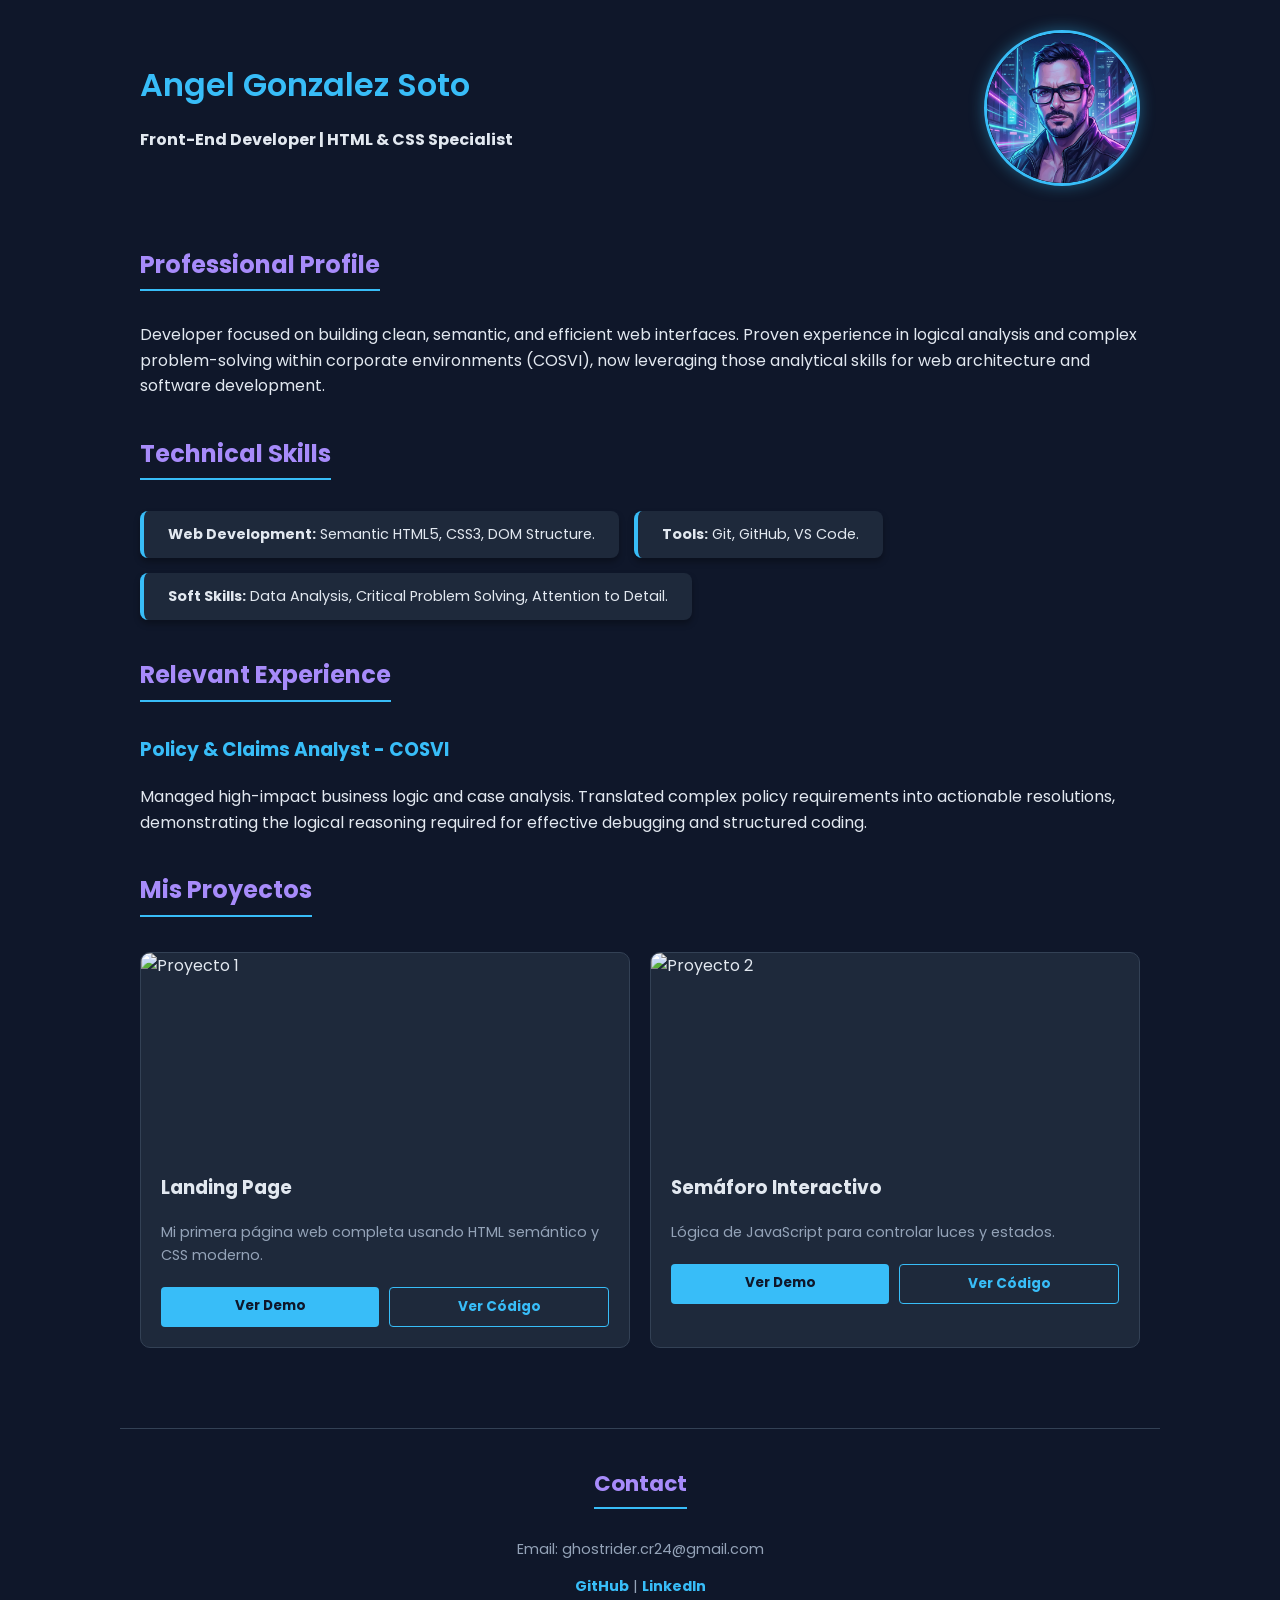
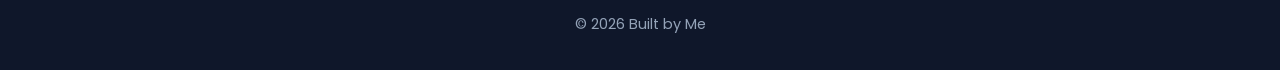
==== index.html @ 227105f2 "Update: Seccion de Proyectos con Grid" ====
<!DOCTYPE html>
<html lang="en">
  <head>
    <meta charset="UTF-8" />
    <meta name="viewport" content="width=device-width, initial-scale=1.0" />
    <title>CV - [Your Name]</title>
    <link rel="stylesheet" href="style.css" />
  </head>
  <body>
    <header>
      <div class="header-text">
        <h1>Angel Gonzalez Soto</h1>
        <p><strong>Front-End Developer | HTML & CSS Specialist</strong></p>
      </div>

      <img src="profile.png" alt="alt="Foto de perfil artística de Angel I.
      Gonzalez Soto, Desarrollador Front-End y artista S.I.T.O., estilo
      futurista con luces neón."" />
    </header>

    <main>
      <section>
        <h2>Professional Profile</h2>
        <p>
          Developer focused on building clean, semantic, and efficient web
          interfaces. Proven experience in logical analysis and complex
          problem-solving within corporate environments (COSVI), now leveraging
          those analytical skills for web architecture and software development.
        </p>
      </section>

      <section>
        <h2>Technical Skills</h2>
        <ul>
          <li>
            <strong>Web Development:</strong> Semantic HTML5, CSS3, DOM
            Structure.
          </li>
          <li><strong>Tools:</strong> Git, GitHub, VS Code.</li>
          <li>
            <strong>Soft Skills:</strong> Data Analysis, Critical Problem
            Solving, Attention to Detail.
          </li>
        </ul>
      </section>

      <section>
        <h2>Relevant Experience</h2>
        <h3>Policy & Claims Analyst - COSVI</h3>
        <p>
          Managed high-impact business logic and case analysis. Translated
          complex policy requirements into actionable resolutions, demonstrating
          the logical reasoning required for effective debugging and structured
          coding.
        </p>
      </section>

      <section class="projects-section">
        <h2>Mis Proyectos</h2>

        <div class="project-grid">
          <article class="project-card">
            <div class="card-image">
              <img
                src="https://via.placeholder.com/400x250/38bdf8/0f172a?text=Preview+Proyecto"
                alt="Proyecto 1"
              />
            </div>
            <div class="card-content">
              <h3>Landing Page</h3>
              <p>
                Mi primera página web completa usando HTML semántico y CSS
                moderno.
              </p>
              <div class="card-buttons">
                <a href="#" class="btn-small">Ver Demo</a>
                <a href="#" class="btn-small outline">Ver Código</a>
              </div>
            </div>
          </article>

          <article class="project-card">
            <div class="card-image">
              <img
                src="https://via.placeholder.com/400x250/a78bfa/0f172a?text=Semaforo+JS"
                alt="Proyecto 2"
              />
            </div>
            <div class="card-content">
              <h3>Semáforo Interactivo</h3>
              <p>Lógica de JavaScript para controlar luces y estados.</p>
              <div class="card-buttons">
                <a href="#" class="btn-small">Ver Demo</a>
                <a href="#" class="btn-small outline">Ver Código</a>
              </div>
            </div>
          </article>
        </div>
      </section>
    </main>

    <footer>
      <h2>Contact</h2>
      <p>Email: ghostrider.cr24@gmail.com</p>
      <p>
        <a href="https://github.com/tuusuario" target="_blank">GitHub</a> |
        <a href="#" target="_blank">LinkedIn</a>
      </p>
      <p>© 2026 Built by Me</p>
    </footer>
  </body>
</html>
---- style.css ----
/* --- 1. FUENTES --- */
@import url("https://fonts.googleapis.com/css2?family=Poppins:wght@300;400;600&display=swap");

/* --- 2. CONFIGURACIÓN GENERAL (MODO OSCURO) --- */
body {
  margin: 0;
  padding: 0;
  font-family: "Poppins", sans-serif;
  background-color: #0f172a; /* Fondo casi negro */
  color: #e2e8f0; /* Texto gris claro */
  line-height: 1.6;
}

/* --- 3. ESTRUCTURA (LAYOUT) --- */
main,
footer {
  max-width: 1000px;
  margin: 0 auto;
  padding: 20px;
}

header {
  max-width: 1000px;
  margin: 0 auto;
  padding: 20px;
  display: flex;
  justify-content: space-between;
  align-items: center;
}

/* --- 4. TIPOGRAFÍA Y COLORES (TU SELECCIÓN) --- */

/* El Título (Tu Nombre) */
h1 {
  color: #38bdf8; /* Cyan brillante (match con gafas) */
  font-weight: 600;
  margin-bottom: 10px;
}

/* Los subtítulos (h2) */
h2 {
  color: #a78bfa; /* Violeta suave */
  border-bottom: 2px solid #38bdf8; /* Línea decorativa Cyan */
  display: inline-block;
  padding-bottom: 5px;
  margin-bottom: 15px;
}

h3 {
  color: #38bdf8;
}

/* El enlace del correo y otros textos */
a {
  color: #38bdf8;
  text-decoration: none;
  font-weight: bold;
}

a:hover {
  text-decoration: underline;
}

/* --- 5. FOTO DE PERFIL --- */
header img {
  border-radius: 50%;
  width: 150px;
  height: 150px;
  object-fit: cover;
  /* Actualizado al Cyan para que combine */
  border: 3px solid #38bdf8;
  box-shadow: 0 0 15px rgba(56, 189, 248, 0.4);
  margin-top: 10px;
}

.header-text {
  padding-right: 20px;
}

/* --- 6. TARJETAS DE HABILIDADES --- */
ul {
  list-style: none;
  padding: 0;
  display: flex;
  flex-wrap: wrap;
  gap: 15px;
}

li {
  background-color: #1e293b;
  padding: 12px 24px;
  border-radius: 8px;
  /* Borde izquierdo Cyan para combinar */
  border-left: 4px solid #38bdf8;
  font-size: 0.9rem;
  box-shadow: 0 4px 6px rgba(0, 0, 0, 0.3);
  transition: transform 0.2s ease, background-color 0.2s;
}

li:hover {
  transform: translateY(-5px);
  background-color: #334155;
}

/* --- 7. BOTÓN NEÓN (ACTUALIZADO AL CYAN) --- */
.btn-neon {
  display: inline-block;
  background-color: transparent;
  color: #38bdf8 !important; /* Cyan */
  border: 2px solid #38bdf8; /* Borde Cyan */
  padding: 10px 25px;
  border-radius: 50px;
  font-weight: 600;
  margin-top: 15px;
  text-decoration: none !important;
  transition: all 0.3s ease;
}

.btn-neon:hover {
  background-color: #38bdf8;
  color: #0f172a !important; /* Texto oscuro */
  box-shadow: 0 0 20px #38bdf8; /* Brillo Cyan */
  transform: scale(1.05);
  text-decoration: none;
}

/* --- 8. PIE DE PÁGINA --- */
footer {
  text-align: center;
  margin-top: 60px;
  padding-top: 20px;
  border-top: 1px solid #334155;
  font-size: 0.9rem;
  color: #94a3b8;
}

/* --- 9. RESPONSIVE DESIGN --- */
@media (max-width: 768px) {
  header {
    flex-direction: column;
    text-align: center;
  }
  .header-text {
    padding-right: 0;
    margin-bottom: 20px;
  }
  ul {
    justify-content: center;
  }
}

/* --- SECCIÓN DE PROYECTOS (GRID) --- */
.project-grid {
  display: grid;
  /* MAGIA: Crea columnas automáticas. Si cabe, pone 2 o 3. Si no, 1. */
  grid-template-columns: repeat(auto-fit, minmax(300px, 1fr));
  gap: 20px;
  margin-top: 20px;
}

/* La Tarjeta Individual */
.project-card {
  background-color: #1e293b; /* Fondo tarjeta */
  border-radius: 10px;
  overflow: hidden; /* Para que la imagen no se salga de las esquinas */
  border: 1px solid #334155;
  transition: transform 0.3s ease;
}

.project-card:hover {
  transform: translateY(-5px); /* Efecto de flotar */
  border-color: #38bdf8; /* Borde cyan al pasar el mouse */
}

/* Imagen de la tarjeta */
.card-image img {
  width: 100%; /* Ocupa todo el ancho de la tarjeta */
  height: 200px;
  object-fit: cover;
  display: block; /* Elimina espacio extra debajo de la imagen */
}

/* Contenido (Texto) */
.card-content {
  padding: 20px;
}

.card-content h3 {
  color: #e2e8f0; /* Título blanco */
  margin-top: 0;
}

.card-content p {
  color: #94a3b8; /* Texto gris suave */
  font-size: 0.9rem;
  margin-bottom: 20px;
}

/* --- BOTONES PEQUEÑOS DE LA TARJETA --- */
.card-buttons {
  display: flex;
  gap: 10px;
}

.btn-small {
  padding: 8px 15px;
  background-color: #38bdf8;
  color: #0f172a;
  border-radius: 4px;
  font-size: 0.85rem;
  font-weight: bold;
  text-decoration: none;
  text-align: center;
  flex: 1; /* Para que ambos botones midan lo mismo */
}

.btn-small.outline {
  background-color: transparent;
  border: 1px solid #38bdf8;
  color: #38bdf8;
}

.btn-small:hover {
  opacity: 0.9;
  text-decoration: none;
}
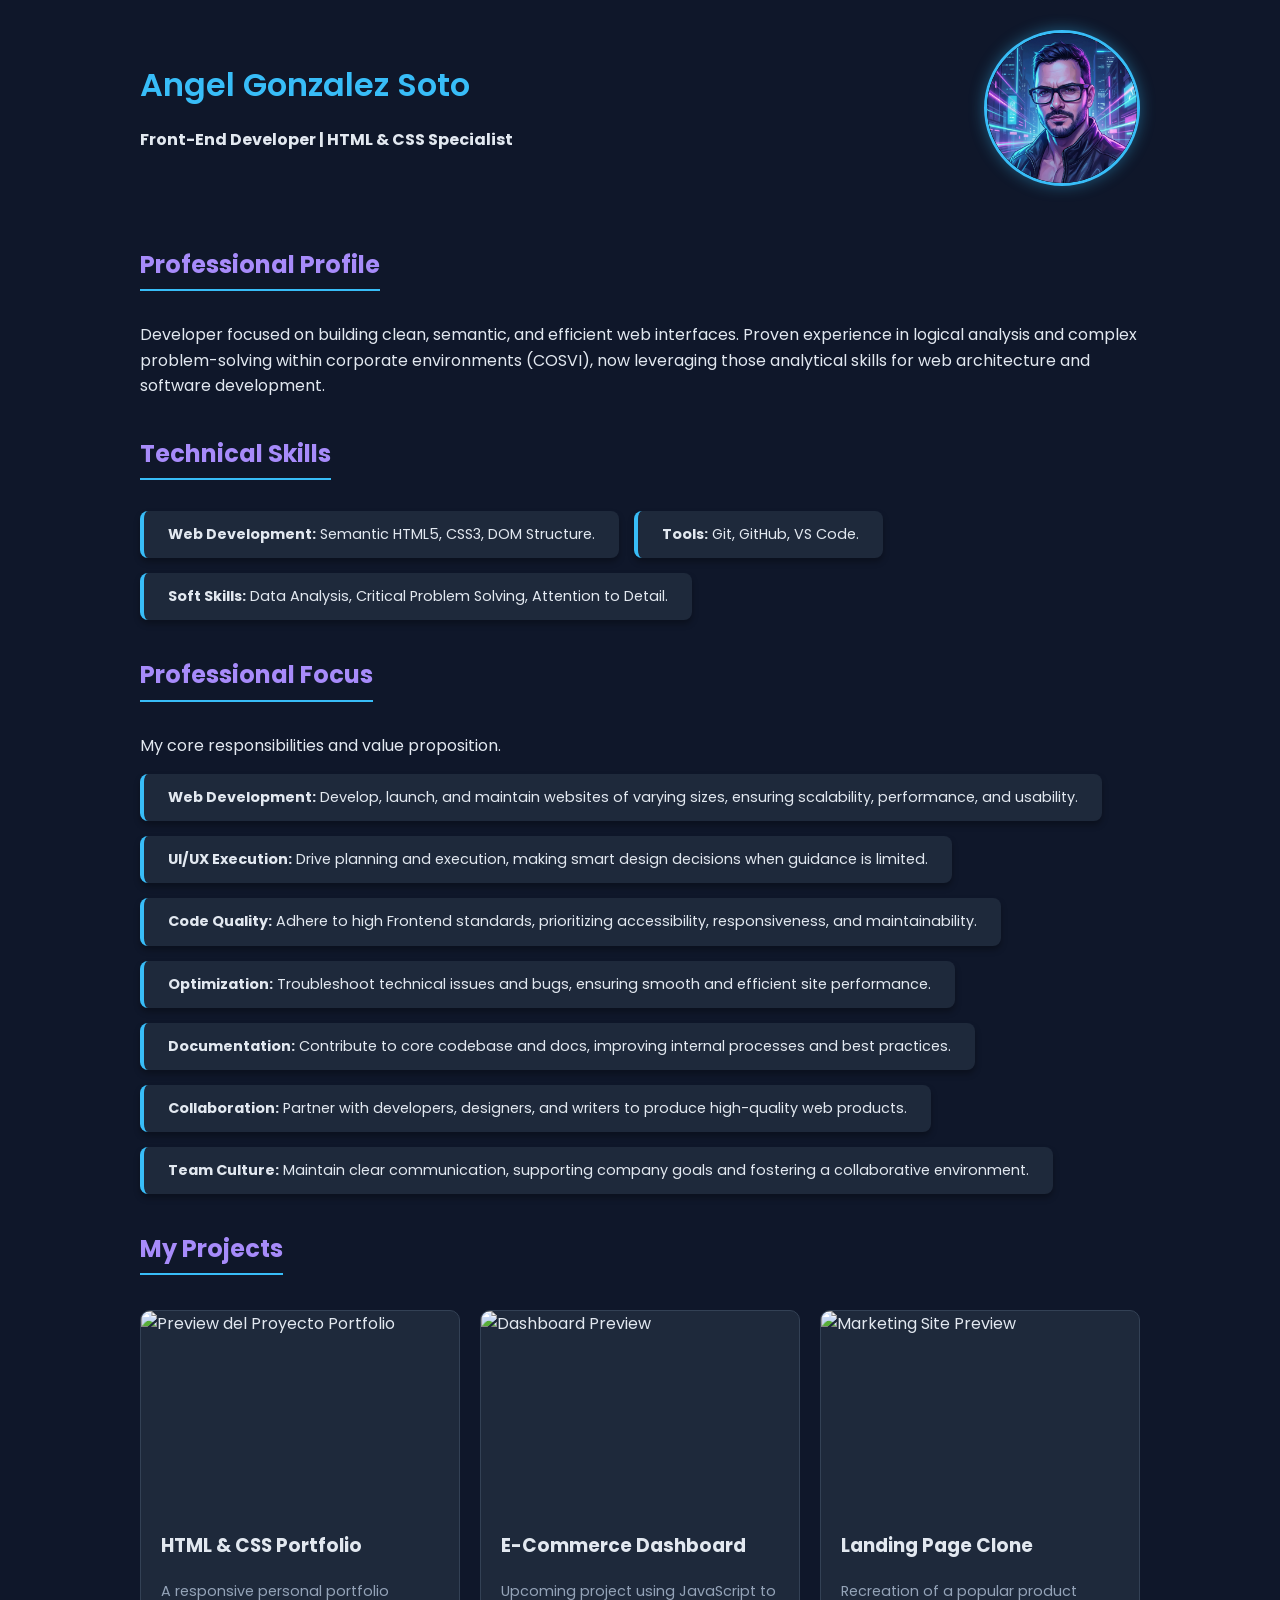
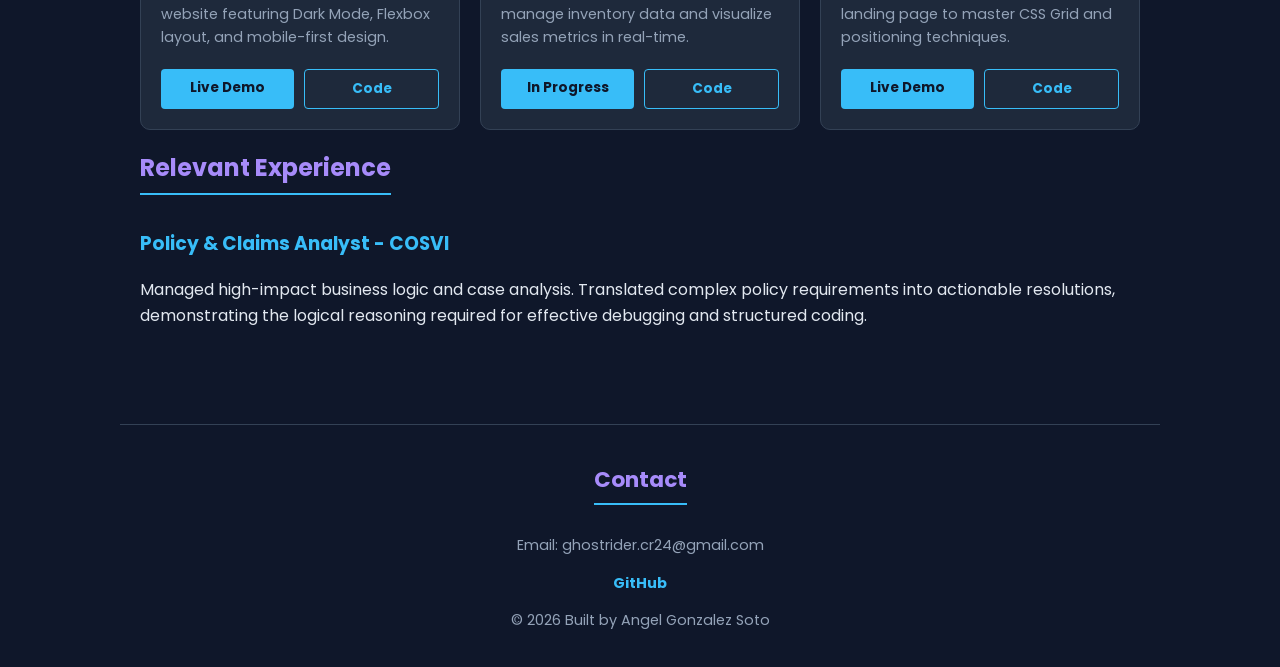
==== commit f1538040: "Diseño final: Grid de proyectos y corrección HTML" ====
--- a/index.html
+++ b/index.html
@@ -3,8 +3,14 @@
   <head>
     <meta charset="UTF-8" />
     <meta name="viewport" content="width=device-width, initial-scale=1.0" />
-    <title>CV - [Your Name]</title>
+    <title>CV - Angel Gonzalez Soto</title>
     <link rel="stylesheet" href="style.css" />
+    <link rel="preconnect" href="https://fonts.googleapis.com" />
+    <link rel="preconnect" href="https://fonts.gstatic.com" crossorigin />
+    <link
+      href="https://fonts.googleapis.com/css2?family=Poppins:wght@300;400;600&display=swap"
+      rel="stylesheet"
+    />
   </head>
   <body>
     <header>
@@ -13,9 +19,10 @@
         <p><strong>Front-End Developer | HTML & CSS Specialist</strong></p>
       </div>
 
-      <img src="profile.png" alt="alt="Foto de perfil artística de Angel I.
-      Gonzalez Soto, Desarrollador Front-End y artista S.I.T.O., estilo
-      futurista con luces neón."" />
+      <img
+        src="profile.png"
+        alt="Foto de perfil artística de Angel I. Gonzalez Soto"
+      />
     </header>
 
     <main>
@@ -44,6 +51,109 @@
         </ul>
       </section>
 
+      <section id="services">
+        <h2>Professional Focus</h2>
+        <p>My core responsibilities and value proposition.</p>
+
+        <ul>
+          <li>
+            <strong>Web Development:</strong> Develop, launch, and maintain
+            websites of varying sizes, ensuring scalability, performance, and
+            usability.
+          </li>
+          <li>
+            <strong>UI/UX Execution:</strong> Drive planning and execution,
+            making smart design decisions when guidance is limited.
+          </li>
+          <li>
+            <strong>Code Quality:</strong> Adhere to high Frontend standards,
+            prioritizing accessibility, responsiveness, and maintainability.
+          </li>
+          <li>
+            <strong>Optimization:</strong> Troubleshoot technical issues and
+            bugs, ensuring smooth and efficient site performance.
+          </li>
+          <li>
+            <strong>Documentation:</strong> Contribute to core codebase and
+            docs, improving internal processes and best practices.
+          </li>
+          <li>
+            <strong>Collaboration:</strong> Partner with developers, designers,
+            and writers to produce high-quality web products.
+          </li>
+          <li>
+            <strong>Team Culture:</strong> Maintain clear communication,
+            supporting company goals and fostering a collaborative environment.
+          </li>
+        </ul>
+      </section>
+
+      <section id="projects">
+        <h2>My Projects</h2>
+
+        <div class="project-grid">
+          <article class="project-card">
+            <div class="card-image">
+              <img
+                src="https://images.unsplash.com/photo-1555099962-4199c345e5dd?q=80&w=1000&auto=format&fit=crop"
+                alt="Preview del Proyecto Portfolio"
+              />
+            </div>
+            <div class="card-content">
+              <h3>HTML & CSS Portfolio</h3>
+              <p>
+                A responsive personal portfolio website featuring Dark Mode,
+                Flexbox layout, and mobile-first design.
+              </p>
+              <div class="card-buttons">
+                <a href="#" class="btn-small">Live Demo</a>
+                <a href="#" class="btn-small outline">Code</a>
+              </div>
+            </div>
+          </article>
+
+          <article class="project-card">
+            <div class="card-image">
+              <img
+                src="https://images.unsplash.com/photo-1551288049-bebda4e38f71?q=80&w=1000&auto=format&fit=crop"
+                alt="Dashboard Preview"
+              />
+            </div>
+            <div class="card-content">
+              <h3>E-Commerce Dashboard</h3>
+              <p>
+                Upcoming project using JavaScript to manage inventory data and
+                visualize sales metrics in real-time.
+              </p>
+              <div class="card-buttons">
+                <a href="#" class="btn-small">In Progress</a>
+                <a href="#" class="btn-small outline">Code</a>
+              </div>
+            </div>
+          </article>
+
+          <article class="project-card">
+            <div class="card-image">
+              <img
+                src="https://images.unsplash.com/photo-1460925895917-afdab827c52f?q=80&w=1000&auto=format&fit=crop"
+                alt="Marketing Site Preview"
+              />
+            </div>
+            <div class="card-content">
+              <h3>Landing Page Clone</h3>
+              <p>
+                Recreation of a popular product landing page to master CSS Grid
+                and positioning techniques.
+              </p>
+              <div class="card-buttons">
+                <a href="#" class="btn-small">Live Demo</a>
+                <a href="#" class="btn-small outline">Code</a>
+              </div>
+            </div>
+          </article>
+        </div>
+      </section>
+
       <section>
         <h2>Relevant Experience</h2>
         <h3>Policy & Claims Analyst - COSVI</h3>
@@ -54,60 +164,17 @@
           coding.
         </p>
       </section>
-
-      <section class="projects-section">
-        <h2>Mis Proyectos</h2>
-
-        <div class="project-grid">
-          <article class="project-card">
-            <div class="card-image">
-              <img
-                src="https://via.placeholder.com/400x250/38bdf8/0f172a?text=Preview+Proyecto"
-                alt="Proyecto 1"
-              />
-            </div>
-            <div class="card-content">
-              <h3>Landing Page</h3>
-              <p>
-                Mi primera página web completa usando HTML semántico y CSS
-                moderno.
-              </p>
-              <div class="card-buttons">
-                <a href="#" class="btn-small">Ver Demo</a>
-                <a href="#" class="btn-small outline">Ver Código</a>
-              </div>
-            </div>
-          </article>
-
-          <article class="project-card">
-            <div class="card-image">
-              <img
-                src="https://via.placeholder.com/400x250/a78bfa/0f172a?text=Semaforo+JS"
-                alt="Proyecto 2"
-              />
-            </div>
-            <div class="card-content">
-              <h3>Semáforo Interactivo</h3>
-              <p>Lógica de JavaScript para controlar luces y estados.</p>
-              <div class="card-buttons">
-                <a href="#" class="btn-small">Ver Demo</a>
-                <a href="#" class="btn-small outline">Ver Código</a>
-              </div>
-            </div>
-          </article>
-        </div>
-      </section>
     </main>
 
     <footer>
       <h2>Contact</h2>
       <p>Email: ghostrider.cr24@gmail.com</p>
+
       <p>
-        <a href="https://github.com/tuusuario" target="_blank">GitHub</a> |
-        <a href="#" target="_blank">LinkedIn</a>
+        <a href="https://github.com/ghostridercr24" target="_blank">GitHub</a>
       </p>
-      <p>© 2026 Built by Me</p>
+
+      <p>© 2026 Built by Angel Gonzalez Soto</p>
     </footer>
   </body>
 </html>
-
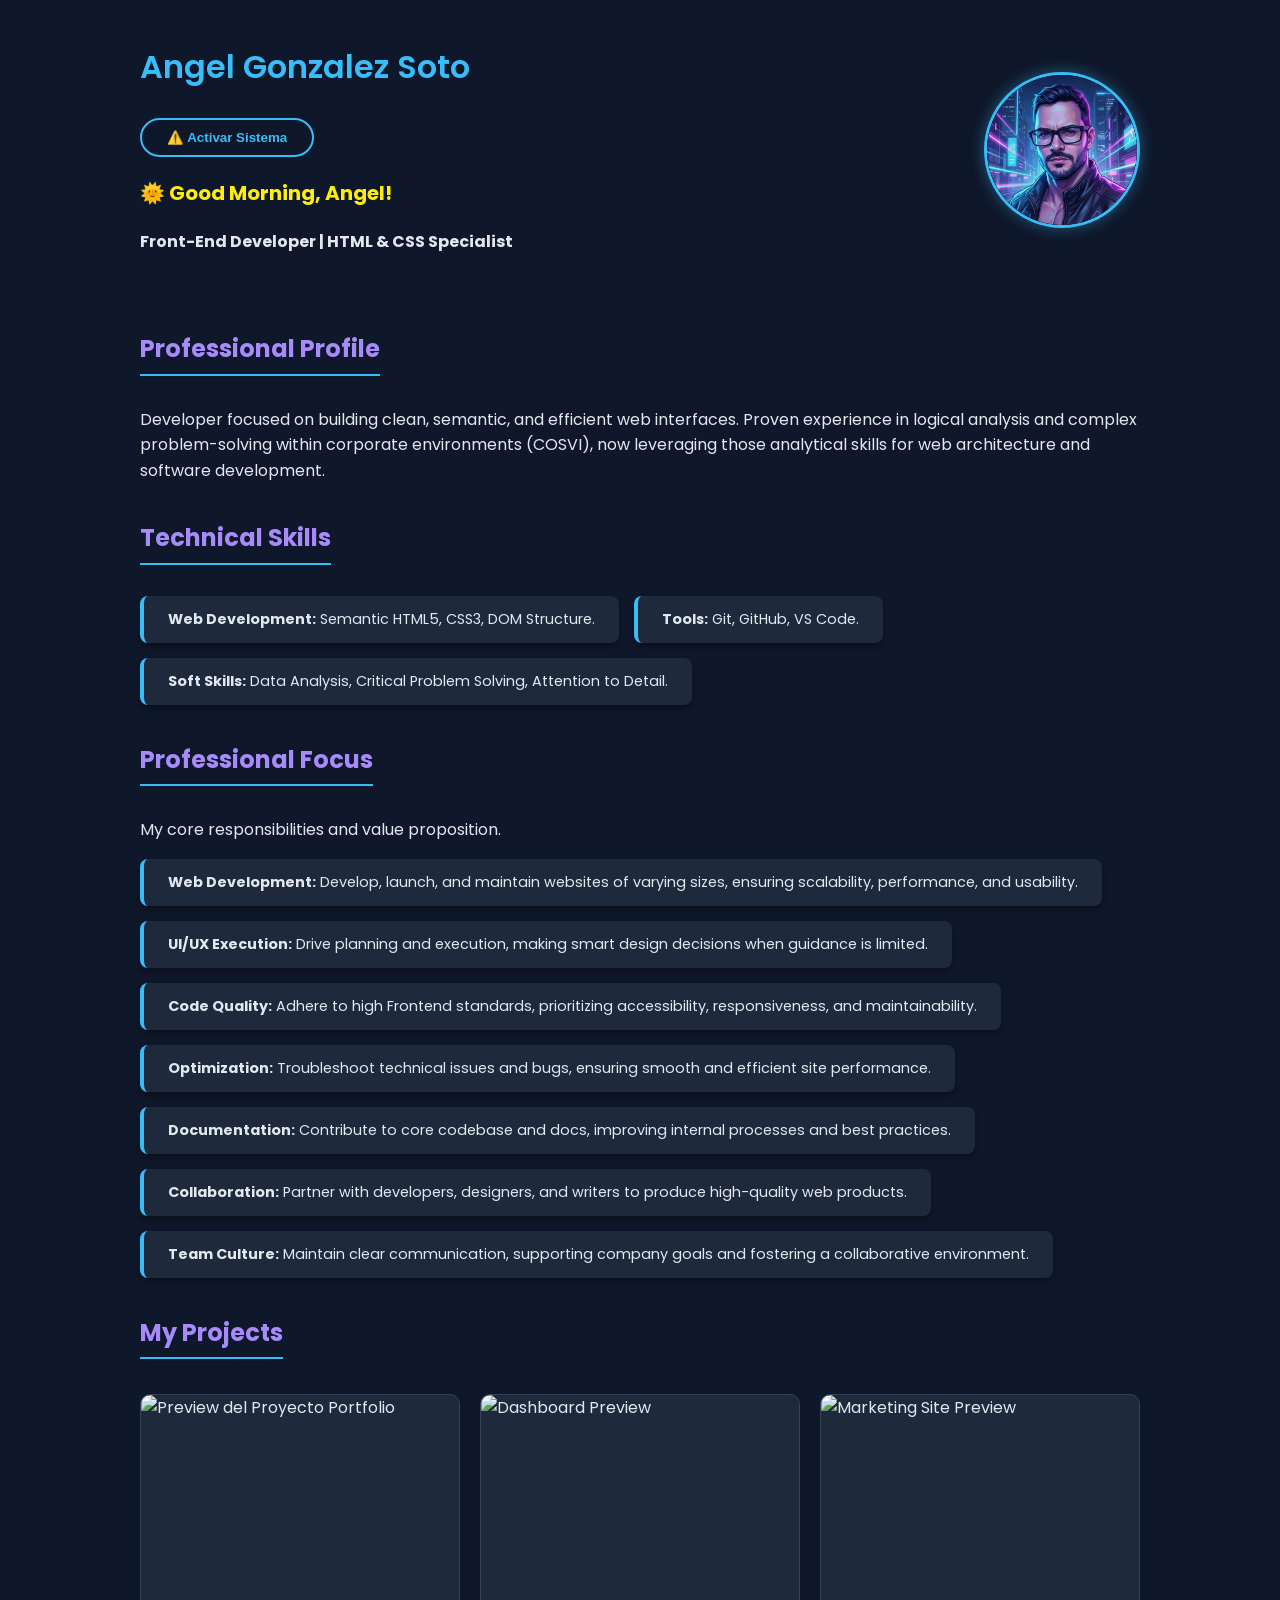
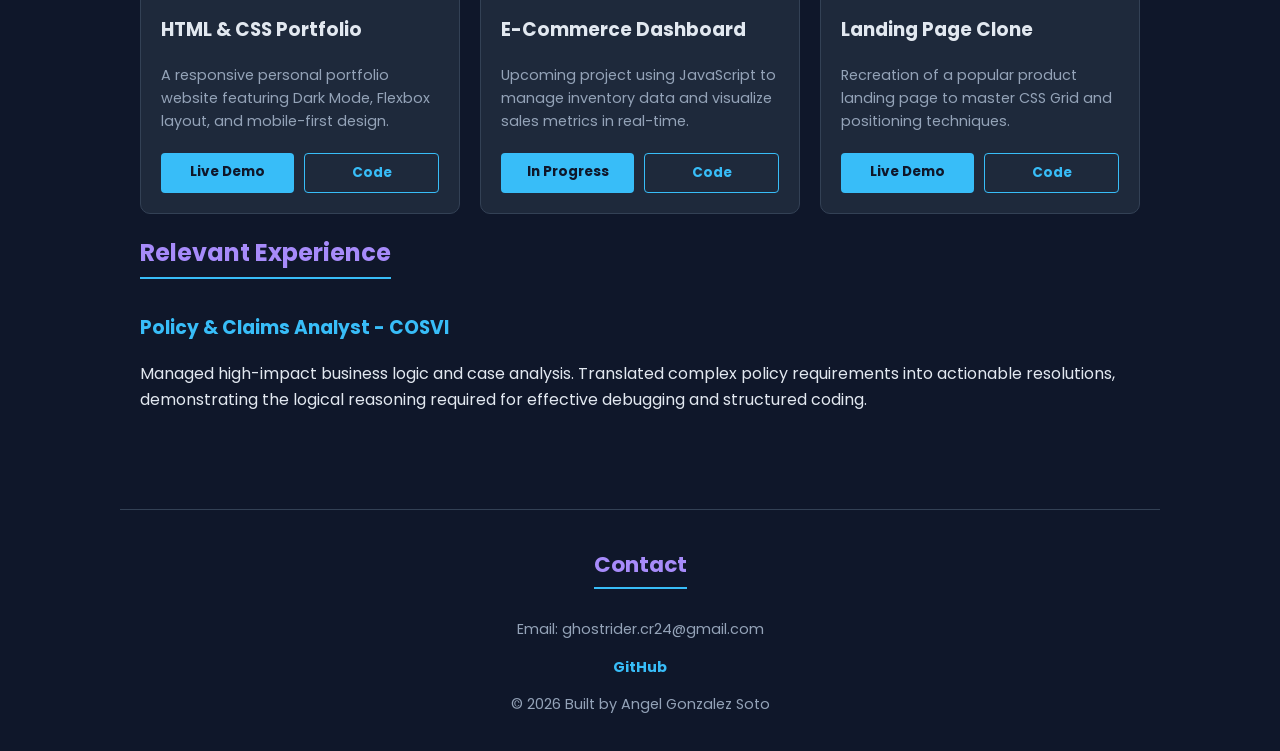
==== commit 09194587: "HackerMode" ====
--- a/index.html
+++ b/index.html
@@ -15,7 +15,11 @@
   <body>
     <header>
       <div class="header-text">
-        <h1>Angel Gonzalez Soto</h1>
+        <h1 id="titulo-nombre">Angel Gonzalez Soto</h1>
+        <button onclick="activarModoHacker()" class="btn-neon">
+          ⚠️ Activar Sistema
+      </button>
+      <p id="mensaje-bienvenida" style="font-size: 20px; font-weight: bold;"></p>
         <p><strong>Front-End Developer | HTML & CSS Specialist</strong></p>
       </div>
 
@@ -176,5 +180,8 @@
 
       <p>© 2026 Built by Angel Gonzalez Soto</p>
     </footer>
+    <script src="script.js"></script>
+</body>
+</html>
   </body>
 </html>
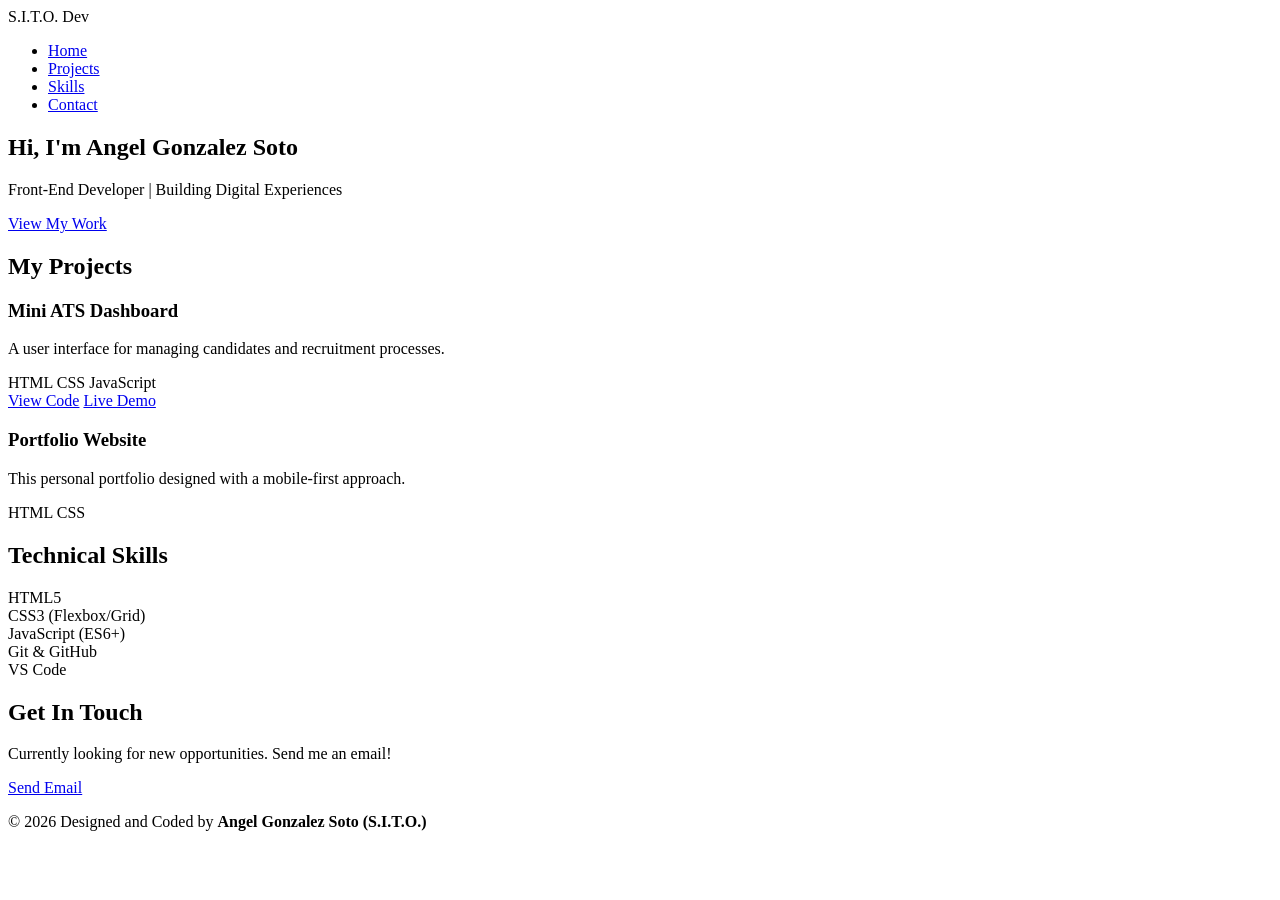
==== commit 0eccf358: "Created index.html with semantic markup and styles.css implementing S.I.T.O. branding (dark mode, gl" ====
--- a/index.html
+++ b/index.html
@@ -1,187 +1,83 @@
 <!DOCTYPE html>
 <html lang="en">
-  <head>
-    <meta charset="UTF-8" />
-    <meta name="viewport" content="width=device-width, initial-scale=1.0" />
-    <title>CV - Angel Gonzalez Soto</title>
-    <link rel="stylesheet" href="style.css" />
-    <link rel="preconnect" href="https://fonts.googleapis.com" />
-    <link rel="preconnect" href="https://fonts.gstatic.com" crossorigin />
-    <link
-      href="https://fonts.googleapis.com/css2?family=Poppins:wght@300;400;600&display=swap"
-      rel="stylesheet"
-    />
-  </head>
-  <body>
+<head>
+    <meta charset="UTF-8">
+    <meta name="viewport" content="width=device-width, initial-scale=1.0">
+    <meta name="description" content="Portfolio of Angel Gonzalez Soto, Front-End Developer.">
+    <title>Portfolio | Angel Gonzalez Soto</title>
+    <link rel="stylesheet" href="styles.css">
+    <link href="https://fonts.googleapis.com/css2?family=Poppins:wght@300;400;600&display=swap" rel="stylesheet">
+</head>
+<body>
+
     <header>
-      <div class="header-text">
-        <h1 id="titulo-nombre">Angel Gonzalez Soto</h1>
-        <button onclick="activarModoHacker()" class="btn-neon">
-          ⚠️ Activar Sistema
-      </button>
-      <p id="mensaje-bienvenida" style="font-size: 20px; font-weight: bold;"></p>
-        <p><strong>Front-End Developer | HTML & CSS Specialist</strong></p>
-      </div>
-
-      <img
-        src="profile.png"
-        alt="Foto de perfil artística de Angel I. Gonzalez Soto"
-      />
+        <nav>
+            <div class="logo">S.I.T.O. Dev</div>
+            <ul>
+                <li><a href="#home">Home</a></li>
+                <li><a href="#projects">Projects</a></li>
+                <li><a href="#skills">Skills</a></li>
+                <li><a href="#contact">Contact</a></li>
+            </ul>
+        </nav>
     </header>
 
-    <main>
-      <section>
-        <h2>Professional Profile</h2>
-        <p>
-          Developer focused on building clean, semantic, and efficient web
-          interfaces. Proven experience in logical analysis and complex
-          problem-solving within corporate environments (COSVI), now leveraging
-          those analytical skills for web architecture and software development.
-        </p>
-      </section>
+    <section id="home" class="hero">
+        <div class="hero-content">
+            <h1>Hi, I'm <span class="highlight">Angel Gonzalez Soto</span></h1>
+            <p>Front-End Developer | Building Digital Experiences</p>
+            <a href="#projects" class="btn">View My Work</a>
+        </div>
+    </section>
 
-      <section>
+    <section id="projects">
+        <h2>My Projects</h2>
+        <div class="project-grid">
+            
+            <article class="project-card">
+                <h3>Mini ATS Dashboard</h3>
+                <p>A user interface for managing candidates and recruitment processes.</p>
+                <div class="tags">
+                    <span>HTML</span> <span>CSS</span> <span>JavaScript</span>
+                </div>
+                <div class="links">
+                    <a href="#">View Code</a>
+                    <a href="#">Live Demo</a>
+                </div>
+            </article>
+
+            <article class="project-card">
+                <h3>Portfolio Website</h3>
+                <p>This personal portfolio designed with a mobile-first approach.</p>
+                <div class="tags">
+                    <span>HTML</span> <span>CSS</span>
+                </div>
+            </article>
+
+        </div>
+    </section>
+
+    <section id="skills">
         <h2>Technical Skills</h2>
-        <ul>
-          <li>
-            <strong>Web Development:</strong> Semantic HTML5, CSS3, DOM
-            Structure.
-          </li>
-          <li><strong>Tools:</strong> Git, GitHub, VS Code.</li>
-          <li>
-            <strong>Soft Skills:</strong> Data Analysis, Critical Problem
-            Solving, Attention to Detail.
-          </li>
-        </ul>
-      </section>
+        <div class="skills-list">
+            <div class="skill-item">HTML5</div>
+            <div class="skill-item">CSS3 (Flexbox/Grid)</div>
+            <div class="skill-item">JavaScript (ES6+)</div>
+            <div class="skill-item">Git & GitHub</div>
+            <div class="skill-item">VS Code</div>
+        </div>
+    </section>
 
-      <section id="services">
-        <h2>Professional Focus</h2>
-        <p>My core responsibilities and value proposition.</p>
-
-        <ul>
-          <li>
-            <strong>Web Development:</strong> Develop, launch, and maintain
-            websites of varying sizes, ensuring scalability, performance, and
-            usability.
-          </li>
-          <li>
-            <strong>UI/UX Execution:</strong> Drive planning and execution,
-            making smart design decisions when guidance is limited.
-          </li>
-          <li>
-            <strong>Code Quality:</strong> Adhere to high Frontend standards,
-            prioritizing accessibility, responsiveness, and maintainability.
-          </li>
-          <li>
-            <strong>Optimization:</strong> Troubleshoot technical issues and
-            bugs, ensuring smooth and efficient site performance.
-          </li>
-          <li>
-            <strong>Documentation:</strong> Contribute to core codebase and
-            docs, improving internal processes and best practices.
-          </li>
-          <li>
-            <strong>Collaboration:</strong> Partner with developers, designers,
-            and writers to produce high-quality web products.
-          </li>
-          <li>
-            <strong>Team Culture:</strong> Maintain clear communication,
-            supporting company goals and fostering a collaborative environment.
-          </li>
-        </ul>
-      </section>
-
-      <section id="projects">
-        <h2>My Projects</h2>
-
-        <div class="project-grid">
-          <article class="project-card">
-            <div class="card-image">
-              <img
-                src="https://images.unsplash.com/photo-1555099962-4199c345e5dd?q=80&w=1000&auto=format&fit=crop"
-                alt="Preview del Proyecto Portfolio"
-              />
-            </div>
-            <div class="card-content">
-              <h3>HTML & CSS Portfolio</h3>
-              <p>
-                A responsive personal portfolio website featuring Dark Mode,
-                Flexbox layout, and mobile-first design.
-              </p>
-              <div class="card-buttons">
-                <a href="#" class="btn-small">Live Demo</a>
-                <a href="#" class="btn-small outline">Code</a>
-              </div>
-            </div>
-          </article>
-
-          <article class="project-card">
-            <div class="card-image">
-              <img
-                src="https://images.unsplash.com/photo-1551288049-bebda4e38f71?q=80&w=1000&auto=format&fit=crop"
-                alt="Dashboard Preview"
-              />
-            </div>
-            <div class="card-content">
-              <h3>E-Commerce Dashboard</h3>
-              <p>
-                Upcoming project using JavaScript to manage inventory data and
-                visualize sales metrics in real-time.
-              </p>
-              <div class="card-buttons">
-                <a href="#" class="btn-small">In Progress</a>
-                <a href="#" class="btn-small outline">Code</a>
-              </div>
-            </div>
-          </article>
-
-          <article class="project-card">
-            <div class="card-image">
-              <img
-                src="https://images.unsplash.com/photo-1460925895917-afdab827c52f?q=80&w=1000&auto=format&fit=crop"
-                alt="Marketing Site Preview"
-              />
-            </div>
-            <div class="card-content">
-              <h3>Landing Page Clone</h3>
-              <p>
-                Recreation of a popular product landing page to master CSS Grid
-                and positioning techniques.
-              </p>
-              <div class="card-buttons">
-                <a href="#" class="btn-small">Live Demo</a>
-                <a href="#" class="btn-small outline">Code</a>
-              </div>
-            </div>
-          </article>
-        </div>
-      </section>
-
-      <section>
-        <h2>Relevant Experience</h2>
-        <h3>Policy & Claims Analyst - COSVI</h3>
-        <p>
-          Managed high-impact business logic and case analysis. Translated
-          complex policy requirements into actionable resolutions, demonstrating
-          the logical reasoning required for effective debugging and structured
-          coding.
-        </p>
-      </section>
-    </main>
+    <section id="contact">
+        <h2>Get In Touch</h2>
+        <p>Currently looking for new opportunities. Send me an email!</p>
+        <a href="mailto:ghostrider.cr24@gmail.com" class="btn btn-outline">Send Email</a>
+    </section>
 
     <footer>
-      <h2>Contact</h2>
-      <p>Email: ghostrider.cr24@gmail.com</p>
+        <p>&copy; 2026 Designed and Coded by <strong>Angel Gonzalez Soto (S.I.T.O.)</strong></p>
+    </footer>
 
-      <p>
-        <a href="https://github.com/ghostridercr24" target="_blank">GitHub</a>
-      </p>
-
-      <p>© 2026 Built by Angel Gonzalez Soto</p>
-    </footer>
-    <script src="script.js"></script>
+    <script src="index.js"></script>
 </body>
-</html>
-  </body>
-</html>
+</html>
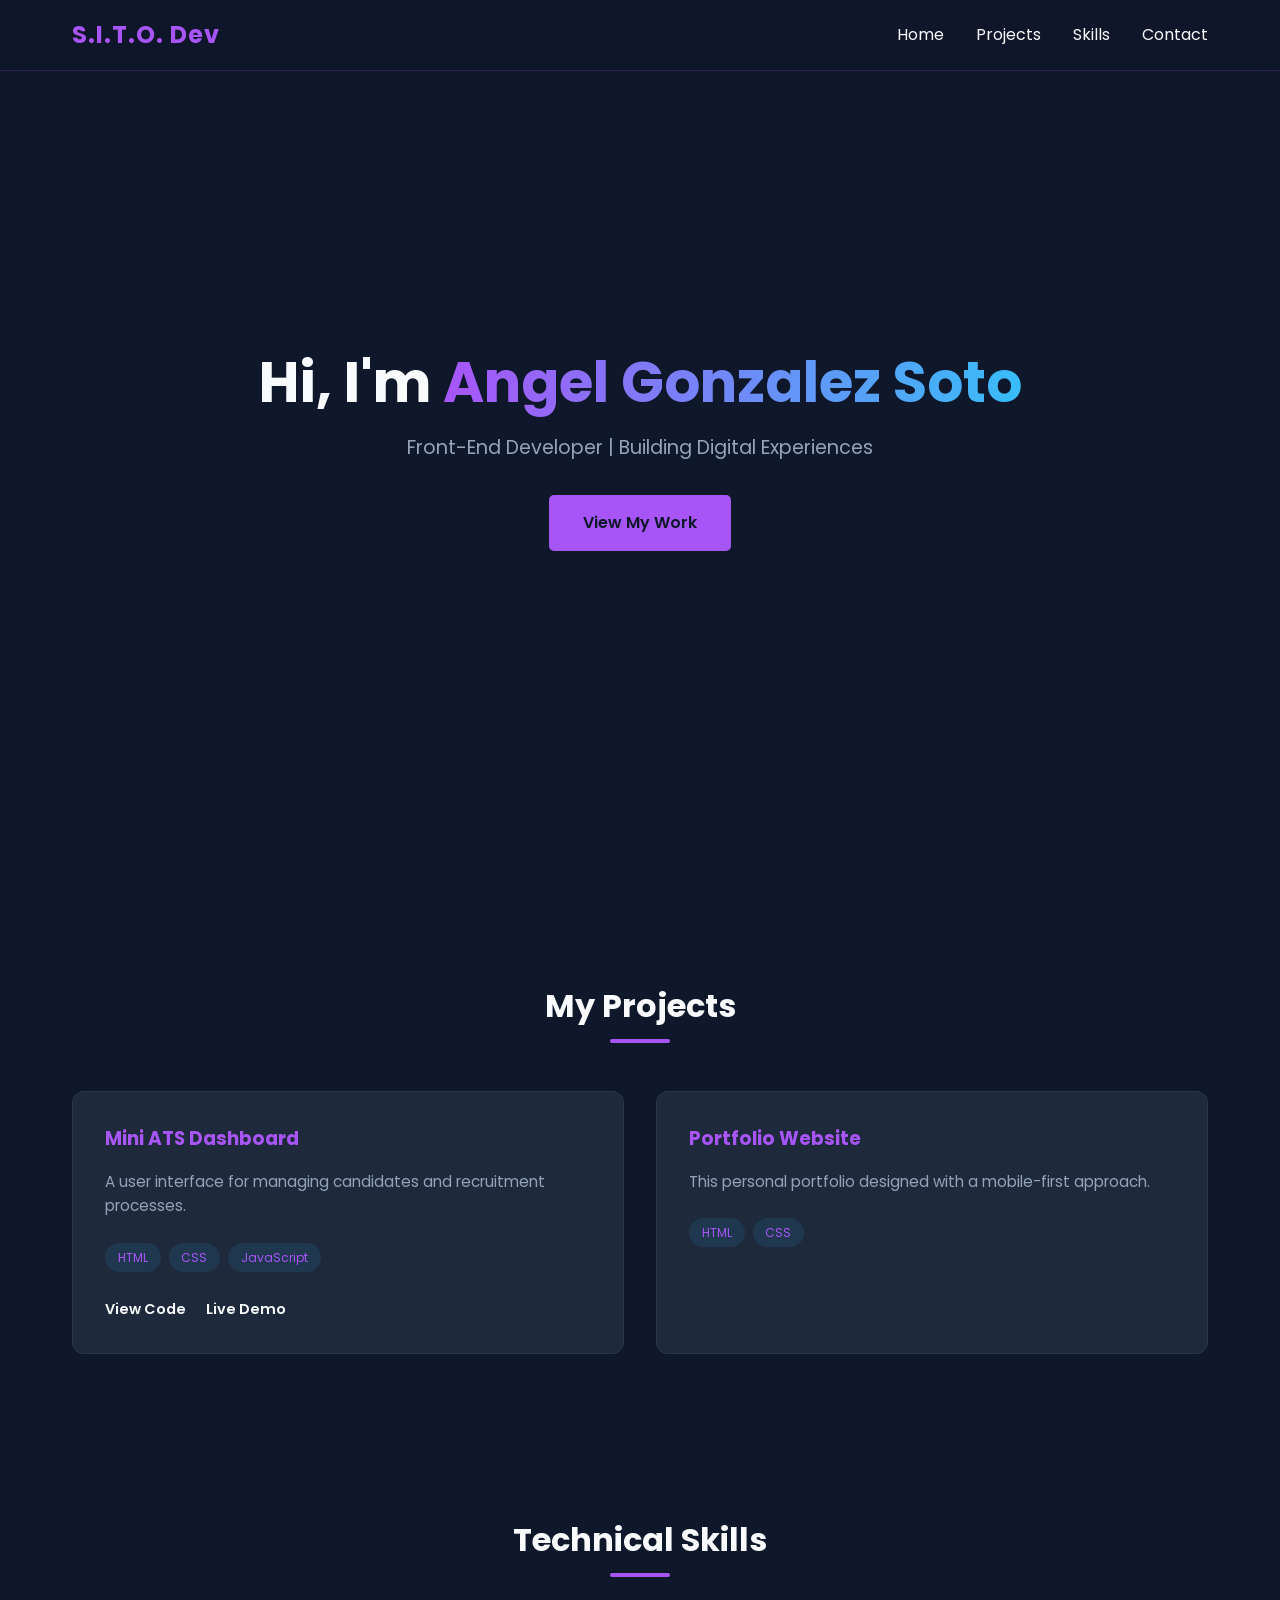
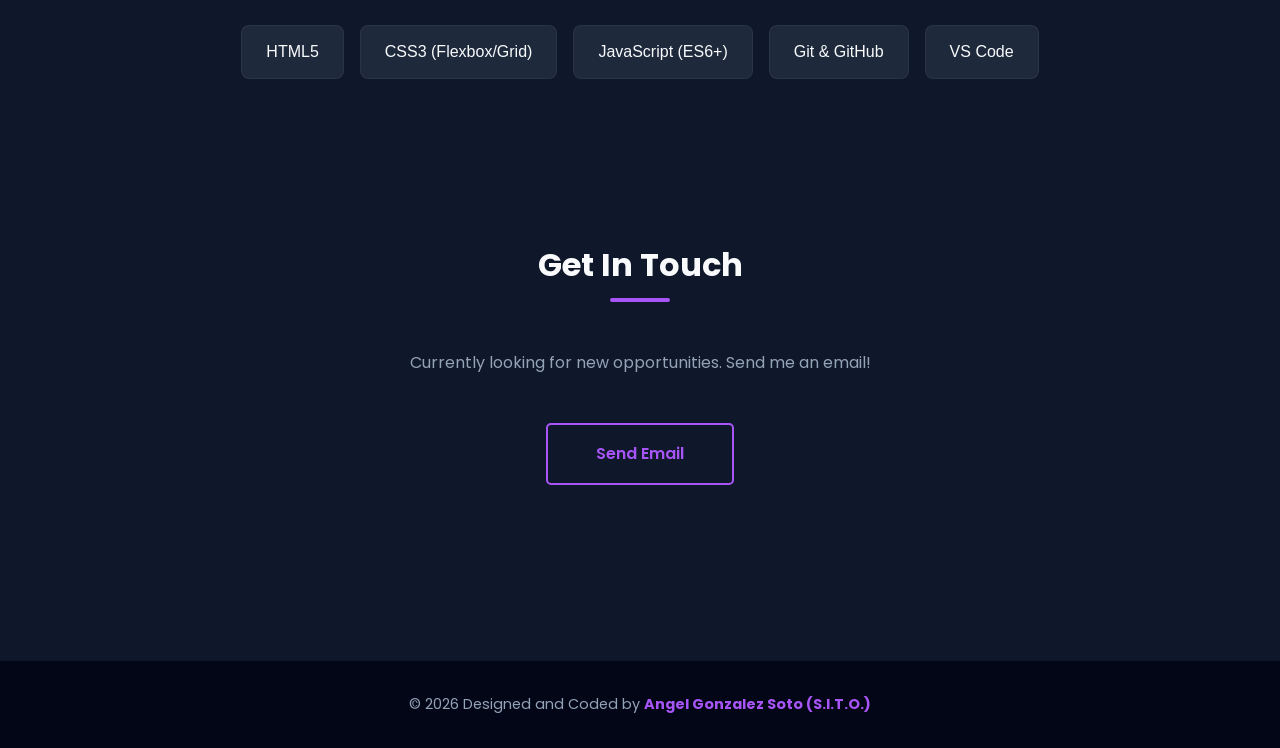
==== commit ceca3a1a: "feat: add responsive hamburger menu with JS interaction" ====
--- a/index.html
+++ b/index.html
@@ -13,6 +13,11 @@
     <header>
         <nav>
             <div class="logo">S.I.T.O. Dev</div>
+            <div class="menu-toggle" id="mobile-menu">
+    <span class="bar"></span>
+    <span class="bar"></span>
+    <span class="bar"></span>
+</div>
             <ul>
                 <li><a href="#home">Home</a></li>
                 <li><a href="#projects">Projects</a></li>
--- a/styles.css
+++ b/styles.css
@@ -0,0 +1,351 @@
+:root {
+    /* Color Palette Update: S.I.T.O. Galaxy Mode */
+    --bg-color: #0f172a;       
+    --card-bg: #1e293b;        
+    --text-main: #f8fafc;      
+    --text-secondary: #94a3b8; 
+    
+    /* AQUI ESTA EL CAMBIO: PURPLE IS KING */
+    --primary-color: #a855f7;  /* Galaxy Purple (Neon) */
+    --secondary-color: #38bdf8;/* Cyan (Ahora es solo secundario/apoyo) */
+    
+    /* Font */
+    --font-main: 'Poppins', sans-serif;
+    
+    /* Effects */
+    --glass-bg: rgba(15, 23, 42, 0.8); /* Un poco más oscuro para contraste */
+    --glass-border: 1px solid rgba(168, 85, 247, 0.2); /* Borde morado sutil */
+    --shadow: 0 4px 6px -1px rgba(0, 0, 0, 0.1);
+}
+
+* {
+    margin: 0;
+    padding: 0;
+    box-sizing: border-box;
+}
+
+html {
+    scroll-behavior: smooth;
+}
+
+body {
+    font-family: var(--font-main);
+    background-color: var(--bg-color);
+    color: var(--text-main);
+    line-height: 1.6;
+}
+
+a {
+    text-decoration: none;
+    color: inherit;
+    transition: 0.3s;
+}
+
+ul {
+    list-style: none;
+}
+
+/* =========================================
+   2. NAVIGATION (Glassmorphism)
+   ========================================= */
+header {
+    position: fixed;
+    top: 0;
+    width: 100%;
+    z-index: 1000;
+    background: var(--glass-bg);
+    backdrop-filter: blur(10px); /* The Glass Effect */
+    border-bottom: var(--glass-border);
+}
+
+nav {
+    max-width: 1200px;
+    margin: 0 auto;
+    padding: 1rem 2rem;
+    display: flex;
+    justify-content: space-between;
+    align-items: center;
+}
+
+.logo {
+    font-size: 1.5rem;
+    font-weight: 700;
+    color: var(--primary-color);
+    letter-spacing: 1px;
+}
+
+nav ul {
+    display: flex;
+    gap: 2rem;
+}
+
+nav a:hover {
+    color: var(--primary-color);
+}
+
+/* Mobile Menu Fix (Simple) */
+@media (max-width: 768px) {
+    nav ul {
+        display: none; /* Hidden on mobile for now */
+    }
+}
+
+/* =========================================
+   3. HERO SECTION
+   ========================================= */
+.hero {
+    height: 100vh;
+    display: flex;
+    align-items: center;
+    justify-content: center;
+    text-align: center;
+    padding: 0 1rem;
+}
+
+.hero h1 {
+    font-size: 3.5rem;
+    margin-bottom: 1rem;
+    line-height: 1.2;
+}
+
+.highlight {
+    color: transparent;
+    background: linear-gradient(90deg, var(--primary-color), var(--secondary-color));
+    -webkit-background-clip: text;
+    background-clip: text;
+}
+
+.hero p {
+    font-size: 1.2rem;
+    color: var(--text-secondary);
+    margin-bottom: 2rem;
+}
+
+/* Buttons */
+.btn {
+    display: inline-block;
+    padding: 0.8rem 2rem;
+    background: var(--primary-color);
+    color: var(--bg-color);
+    font-weight: 600;
+    border-radius: 5px;
+    border: 2px solid var(--primary-color);
+}
+
+.btn:hover {
+    background: transparent;
+    color: var(--primary-color);
+    box-shadow: 0 0 15px rgba(56, 189, 248, 0.5); /* Neon glow */
+}
+
+.btn-outline {
+    background: transparent;
+    color: var(--primary-color);
+    border: 2px solid var(--primary-color);
+}
+
+.btn-outline:hover {
+    background: var(--primary-color);
+    color: var(--bg-color);
+}
+
+/* =========================================
+   4. SECTIONS GENERAL
+   ========================================= */
+section {
+    padding: 5rem 2rem;
+    max-width: 1200px;
+    margin: 0 auto;
+}
+
+h2 {
+    font-size: 2rem;
+    margin-bottom: 3rem;
+    text-align: center;
+    position: relative;
+}
+
+h2::after {
+    content: '';
+    display: block;
+    width: 60px;
+    height: 4px;
+    background: var(--primary-color);
+    margin: 0.5rem auto 0;
+    border-radius: 2px;
+}
+
+/* =========================================
+   5. PROJECTS (Grid System)
+   ========================================= */
+.project-grid {
+    display: grid;
+    grid-template-columns: repeat(auto-fit, minmax(300px, 1fr));
+    gap: 2rem;
+}
+
+.project-card {
+    background: var(--card-bg);
+    padding: 2rem;
+    border-radius: 12px;
+    border: 1px solid rgba(255,255,255,0.05);
+    transition: transform 0.3s, box-shadow 0.3s;
+}
+
+.project-card:hover {
+    transform: translateY(-5px);
+    box-shadow: 0 10px 20px rgba(0,0,0,0.3);
+    border-color: var(--primary-color);
+}
+
+.project-card h3 {
+    margin-bottom: 1rem;
+    color: var(--primary-color);
+}
+
+.project-card p {
+    color: var(--text-secondary);
+    margin-bottom: 1.5rem;
+    font-size: 0.95rem;
+}
+
+.tags {
+    display: flex;
+    gap: 0.5rem;
+    margin-bottom: 1.5rem;
+}
+
+.tags span {
+    font-size: 0.75rem;
+    background: rgba(56, 189, 248, 0.1);
+    color: var(--primary-color);
+    padding: 0.3rem 0.8rem;
+    border-radius: 20px;
+}
+
+.links a {
+    font-size: 0.9rem;
+    margin-right: 1rem;
+    font-weight: 600;
+    border-bottom: 1px solid transparent;
+}
+
+.links a:hover {
+    border-bottom: 1px solid var(--primary-color);
+}
+
+/* =========================================
+   6. SKILLS
+   ========================================= */
+.skills-list {
+    display: flex;
+    justify-content: center;
+    flex-wrap: wrap;
+    gap: 1rem;
+}
+
+.skill-item {
+    background: var(--card-bg);
+    padding: 0.8rem 1.5rem;
+    border-radius: 8px;
+    border: 1px solid rgba(255,255,255,0.05);
+    font-weight: 500;
+}
+
+.skill-item:hover {
+    border-color: var(--secondary-color);
+    color: var(--secondary-color);
+}
+
+/* =========================================
+   7. FOOTER
+   ========================================= */
+footer {
+    text-align: center;
+    padding: 2rem;
+    background: #020617; /* Even darker for footer */
+    color: var(--text-secondary);
+    font-size: 0.9rem;
+    margin-top: 4rem;
+}
+
+footer strong {
+    color: var(--primary-color);
+}
+
+/* =========================================
+   8. RESPONSIVE
+   ========================================= */
+/* =========================================
+   RESPONSIVE & MOBILE MENU
+   ========================================= */
+@media (max-width: 768px) {
+    /* 1. Ajustar el botón de menú */
+    .menu-toggle {
+        display: block;
+        cursor: pointer;
+    }
+    
+    .menu-toggle .bar {
+        display: block;
+        width: 25px;
+        height: 3px;
+        margin: 5px auto;
+        transition: all 0.3s ease-in-out;
+        background-color: var(--text-main);
+    }
+
+    /* 2. Esconder y estilizar la lista de enlaces */
+    nav ul {
+        position: fixed;
+        left: -100%; /* Lo escondemos fuera de la pantalla a la izquierda */
+        top: 70px;   /* Debajo del header */
+        flex-direction: column;
+        background-color: var(--bg-color); /* Fondo sólido */
+        width: 100%;
+        text-align: center;
+        transition: 0.3s;
+        border-bottom: 1px solid rgba(255,255,255,0.1);
+        padding-bottom: 2rem;
+    }
+
+    /* 3. Clase activa (Cuando JS la activa) */
+    nav ul.active {
+        left: 0; /* ¡Aparece! */
+    }
+
+    nav ul li {
+        margin: 2.5rem 0;
+    }
+    
+    /* 4. Animación del botón a una "X" */
+    .menu-toggle.is-active .bar:nth-child(2) {
+        opacity: 0;
+    }
+    .menu-toggle.is-active .bar:nth-child(1) {
+        transform: translateY(8px) rotate(45deg);
+    }
+    .menu-toggle.is-active .bar:nth-child(3) {
+        transform: translateY(-8px) rotate(-45deg);
+    }
+}
+/* =========================================
+   NUEVO: CONTACT SECTION (FIX)
+   ========================================= */
+#contact {
+    text-align: center;
+    padding-bottom: 5rem; /* Esto empuja el footer hacia abajo (EL ESPACIO QUE FALTABA) */
+}
+
+#contact p {
+    margin-bottom: 3rem; /* Espacio entre el texto y el botón */
+    color: var(--text-secondary);
+}
+
+#contact .btn {
+    padding: 1rem 3rem;  /* Botón más grande */
+    margin-bottom: 2rem; /* Margen extra de seguridad */
+}
+.menu-toggle {
+    display: none; /* Oculto por defecto en escritorio */
+}
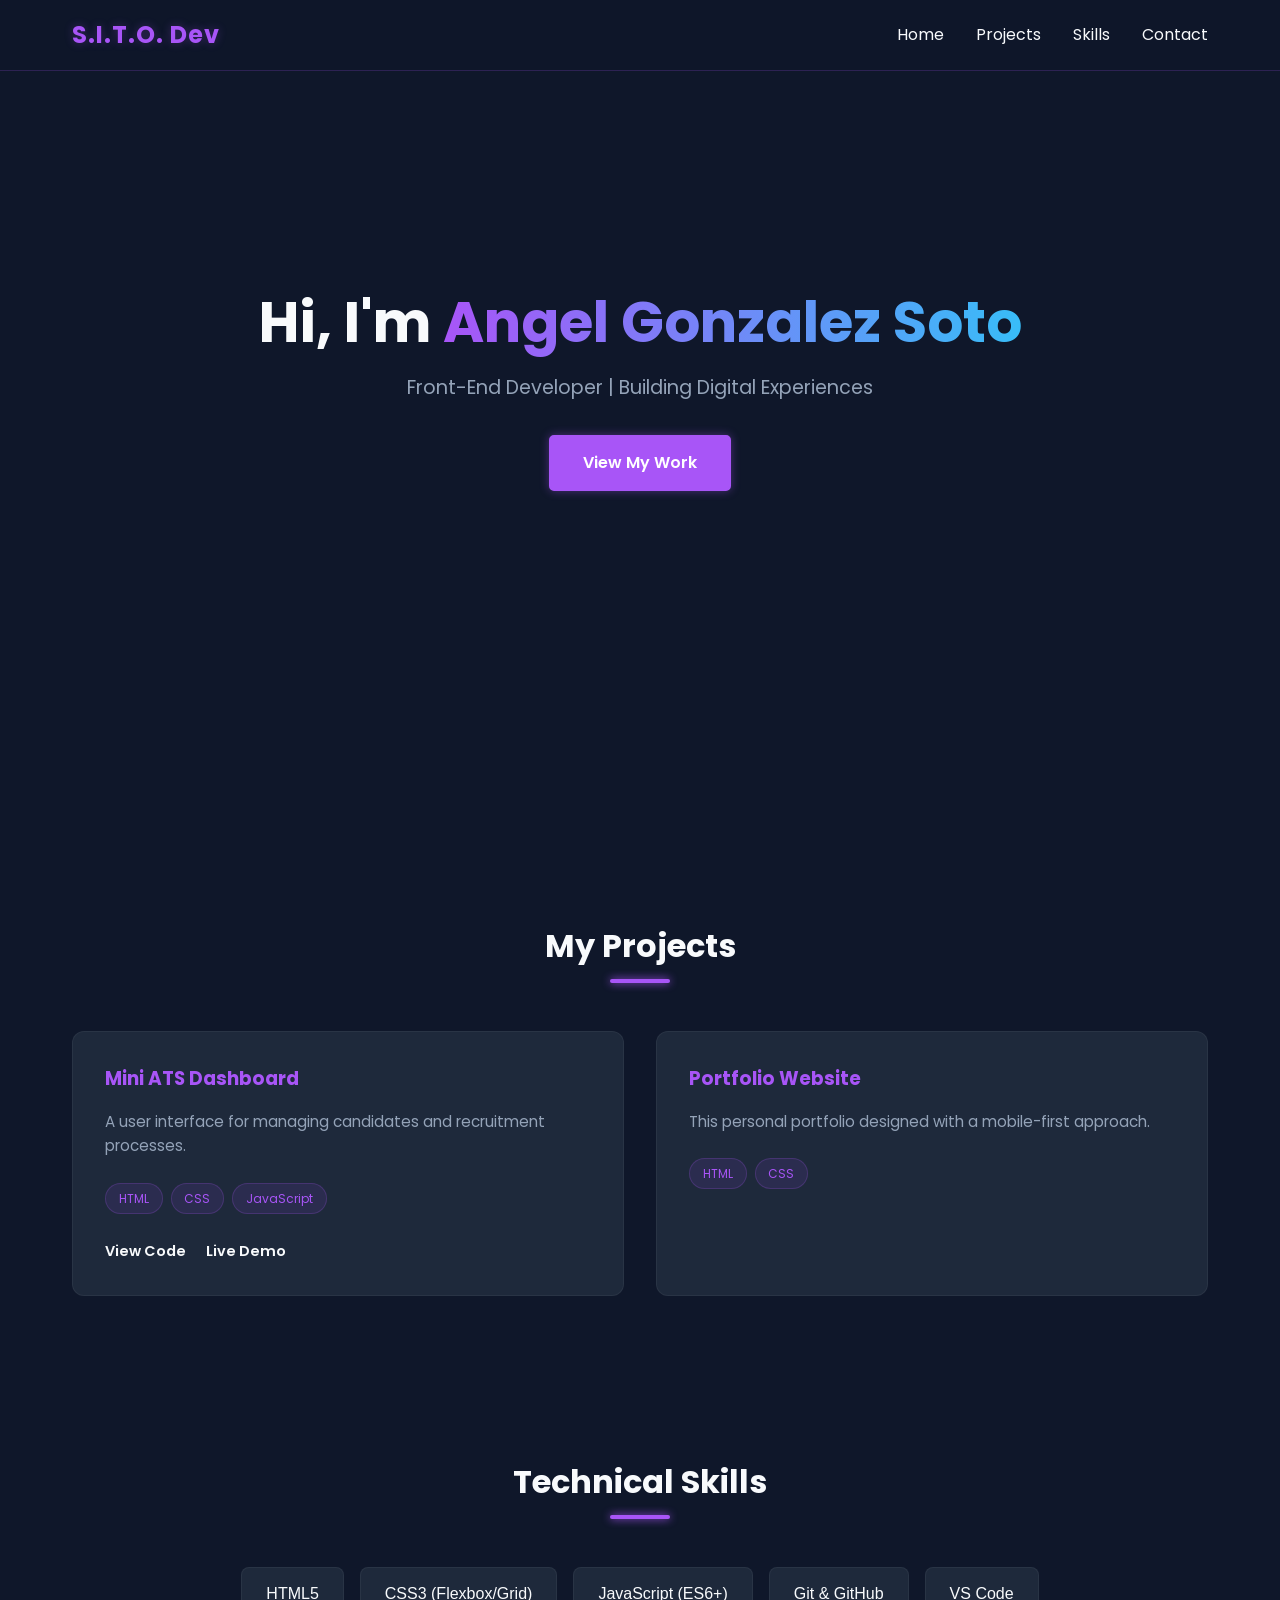
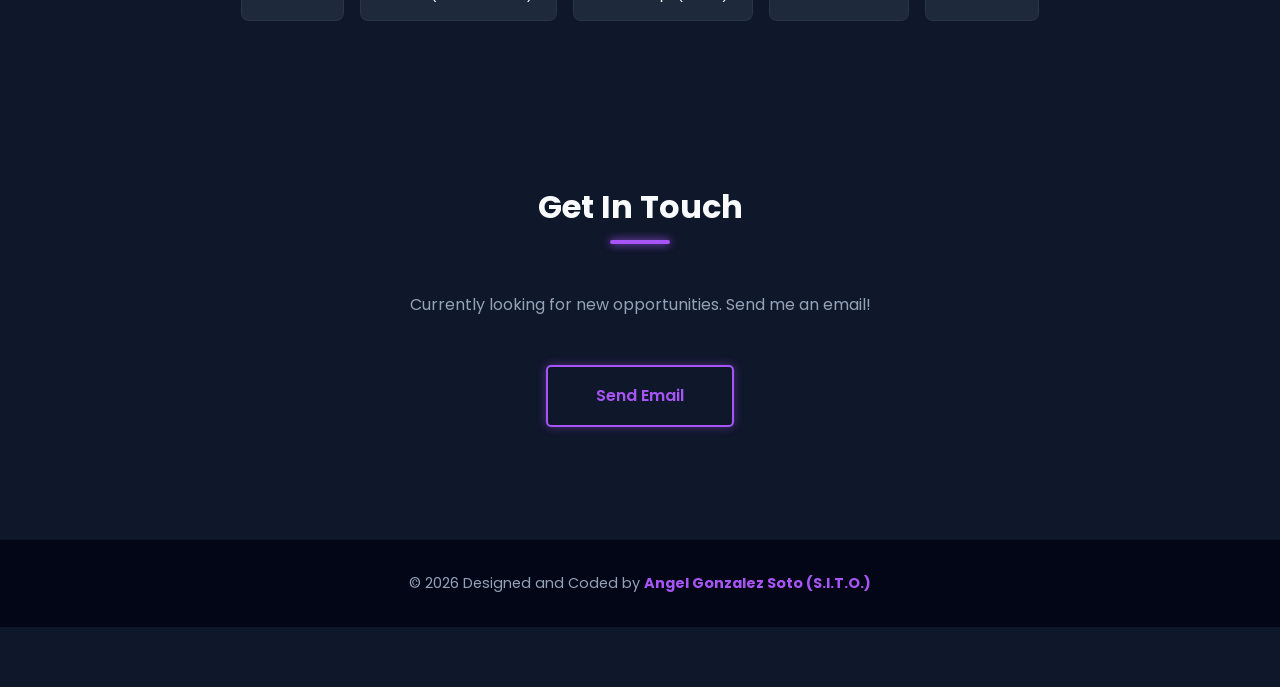
==== commit 3ad4d692: "feat: add responsive hamburger menu with JS interaction" ====
--- a/index.html
+++ b/index.html
@@ -13,11 +13,13 @@
     <header>
         <nav>
             <div class="logo">S.I.T.O. Dev</div>
+            
             <div class="menu-toggle" id="mobile-menu">
-    <span class="bar"></span>
-    <span class="bar"></span>
-    <span class="bar"></span>
-</div>
+                <span class="bar"></span>
+                <span class="bar"></span>
+                <span class="bar"></span>
+            </div>
+           
             <ul>
                 <li><a href="#home">Home</a></li>
                 <li><a href="#projects">Projects</a></li>
--- a/styles.css
+++ b/styles.css
@@ -1,21 +1,24 @@
+/* =========================================
+   1. VARIABLES & RESET (S.I.T.O. THEME)
+   ========================================= */
 :root {
-    /* Color Palette Update: S.I.T.O. Galaxy Mode */
-    --bg-color: #0f172a;       
-    --card-bg: #1e293b;        
-    --text-main: #f8fafc;      
-    --text-secondary: #94a3b8; 
-    
-    /* AQUI ESTA EL CAMBIO: PURPLE IS KING */
+    /* Color Palette: Galaxy Mode */
+    --bg-color: #0f172a;       /* Dark Slate Blue */
+    --card-bg: #1e293b;        /* Lighter Slate for cards */
+    --text-main: #f8fafc;      /* Almost White */
+    --text-secondary: #94a3b8; /* Muted Grey */
+    
+    /* BRAND COLORS */
     --primary-color: #a855f7;  /* Galaxy Purple (Neon) */
-    --secondary-color: #38bdf8;/* Cyan (Ahora es solo secundario/apoyo) */
+    --secondary-color: #38bdf8;/* Cyan (Secondary) */
     
     /* Font */
     --font-main: 'Poppins', sans-serif;
     
     /* Effects */
-    --glass-bg: rgba(15, 23, 42, 0.8); /* Un poco más oscuro para contraste */
+    --glass-bg: rgba(15, 23, 42, 0.85);
     --glass-border: 1px solid rgba(168, 85, 247, 0.2); /* Borde morado sutil */
-    --shadow: 0 4px 6px -1px rgba(0, 0, 0, 0.1);
+    --shadow: 0 4px 6px -1px rgba(0, 0, 0, 0.1), 0 2px 4px -1px rgba(0, 0, 0, 0.06);
 }
 
 * {
@@ -54,7 +57,7 @@
     width: 100%;
     z-index: 1000;
     background: var(--glass-bg);
-    backdrop-filter: blur(10px); /* The Glass Effect */
+    backdrop-filter: blur(12px);
     border-bottom: var(--glass-border);
 }
 
@@ -72,6 +75,7 @@
     font-weight: 700;
     color: var(--primary-color);
     letter-spacing: 1px;
+    text-shadow: 0 0 10px rgba(168, 85, 247, 0.3);
 }
 
 nav ul {
@@ -81,13 +85,12 @@
 
 nav a:hover {
     color: var(--primary-color);
-}
-
-/* Mobile Menu Fix (Simple) */
-@media (max-width: 768px) {
-    nav ul {
-        display: none; /* Hidden on mobile for now */
-    }
+    text-shadow: 0 0 8px var(--primary-color);
+}
+
+/* Ocultar botón menú en PC por defecto */
+.menu-toggle {
+    display: none; 
 }
 
 /* =========================================
@@ -100,6 +103,7 @@
     justify-content: center;
     text-align: center;
     padding: 0 1rem;
+    margin-top: -60px; /* Compensa el header fijo */
 }
 
 .hero h1 {
@@ -126,16 +130,17 @@
     display: inline-block;
     padding: 0.8rem 2rem;
     background: var(--primary-color);
-    color: var(--bg-color);
+    color: #fff;
     font-weight: 600;
     border-radius: 5px;
     border: 2px solid var(--primary-color);
+    box-shadow: 0 0 10px rgba(168, 85, 247, 0.4);
 }
 
 .btn:hover {
     background: transparent;
     color: var(--primary-color);
-    box-shadow: 0 0 15px rgba(56, 189, 248, 0.5); /* Neon glow */
+    box-shadow: 0 0 20px rgba(168, 85, 247, 0.6);
 }
 
 .btn-outline {
@@ -146,7 +151,7 @@
 
 .btn-outline:hover {
     background: var(--primary-color);
-    color: var(--bg-color);
+    color: #fff;
 }
 
 /* =========================================
@@ -173,6 +178,7 @@
     background: var(--primary-color);
     margin: 0.5rem auto 0;
     border-radius: 2px;
+    box-shadow: 0 0 8px var(--primary-color);
 }
 
 /* =========================================
@@ -194,7 +200,7 @@
 
 .project-card:hover {
     transform: translateY(-5px);
-    box-shadow: 0 10px 20px rgba(0,0,0,0.3);
+    box-shadow: 0 10px 30px rgba(0,0,0,0.4);
     border-color: var(--primary-color);
 }
 
@@ -217,10 +223,11 @@
 
 .tags span {
     font-size: 0.75rem;
-    background: rgba(56, 189, 248, 0.1);
+    background: rgba(168, 85, 247, 0.1);
     color: var(--primary-color);
     padding: 0.3rem 0.8rem;
     border-radius: 20px;
+    border: 1px solid rgba(168, 85, 247, 0.2);
 }
 
 .links a {
@@ -232,6 +239,7 @@
 
 .links a:hover {
     border-bottom: 1px solid var(--primary-color);
+    color: var(--primary-color);
 }
 
 /* =========================================
@@ -250,23 +258,43 @@
     border-radius: 8px;
     border: 1px solid rgba(255,255,255,0.05);
     font-weight: 500;
+    transition: 0.3s;
 }
 
 .skill-item:hover {
-    border-color: var(--secondary-color);
-    color: var(--secondary-color);
-}
-
-/* =========================================
-   7. FOOTER
+    border-color: var(--primary-color);
+    color: var(--primary-color);
+    box-shadow: 0 0 10px rgba(168, 85, 247, 0.2);
+}
+
+/* =========================================
+   7. CONTACT SECTION (FIXED)
+   ========================================= */
+#contact {
+    text-align: center;
+    padding-bottom: 5rem; /* Espacio extra abajo */
+}
+
+#contact p {
+    margin-bottom: 3rem; /* Espacio entre texto y botón */
+    color: var(--text-secondary);
+}
+
+#contact .btn {
+    padding: 1rem 3rem;  /* Botón más grande */
+    margin-bottom: 2rem;
+}
+
+/* =========================================
+   8. FOOTER
    ========================================= */
 footer {
     text-align: center;
     padding: 2rem;
-    background: #020617; /* Even darker for footer */
+    background: #020617; /* Más oscuro */
     color: var(--text-secondary);
     font-size: 0.9rem;
-    margin-top: 4rem;
+    border-top: 1px solid rgba(255,255,255,0.05);
 }
 
 footer strong {
@@ -274,16 +302,19 @@
 }
 
 /* =========================================
-   8. RESPONSIVE
-   ========================================= */
-/* =========================================
-   RESPONSIVE & MOBILE MENU
+   9. RESPONSIVE & MOBILE MENU (HAMBURGER)
    ========================================= */
 @media (max-width: 768px) {
-    /* 1. Ajustar el botón de menú */
+    /* Ajuste texto Hero */
+    .hero h1 {
+        font-size: 2.5rem;
+    }
+    
+    /* 1. Mostrar Botón Hamburguesa */
     .menu-toggle {
         display: block;
         cursor: pointer;
+        z-index: 2000;
     }
     
     .menu-toggle .bar {
@@ -295,30 +326,37 @@
         background-color: var(--text-main);
     }
 
-    /* 2. Esconder y estilizar la lista de enlaces */
+    /* 2. Menú Desplegable */
     nav ul {
+        display: flex;
+        flex-direction: column;
         position: fixed;
-        left: -100%; /* Lo escondemos fuera de la pantalla a la izquierda */
-        top: 70px;   /* Debajo del header */
-        flex-direction: column;
-        background-color: var(--bg-color); /* Fondo sólido */
+        top: 70px;
+        left: -100%; /* Escondido */
         width: 100%;
+        height: 90vh; /* Ocupa casi toda la pantalla */
+        background-color: var(--bg-color);
+        padding-top: 2rem;
+        transition: 0.4s ease;
+        border-top: 1px solid rgba(255,255,255,0.1);
+    }
+
+    /* Clase activa (JS la pone) */
+    nav ul.active {
+        left: 0;
+    }
+
+    nav ul li {
         text-align: center;
-        transition: 0.3s;
-        border-bottom: 1px solid rgba(255,255,255,0.1);
-        padding-bottom: 2rem;
-    }
-
-    /* 3. Clase activa (Cuando JS la activa) */
-    nav ul.active {
-        left: 0; /* ¡Aparece! */
-    }
-
-    nav ul li {
-        margin: 2.5rem 0;
-    }
-    
-    /* 4. Animación del botón a una "X" */
+        margin: 1.5rem 0;
+    }
+    
+    nav ul li a {
+        font-size: 1.3rem;
+        display: block;
+    }
+    
+    /* 3. Animación Hamburguesa -> X */
     .menu-toggle.is-active .bar:nth-child(2) {
         opacity: 0;
     }
@@ -328,24 +366,4 @@
     .menu-toggle.is-active .bar:nth-child(3) {
         transform: translateY(-8px) rotate(-45deg);
     }
-}
-/* =========================================
-   NUEVO: CONTACT SECTION (FIX)
-   ========================================= */
-#contact {
-    text-align: center;
-    padding-bottom: 5rem; /* Esto empuja el footer hacia abajo (EL ESPACIO QUE FALTABA) */
-}
-
-#contact p {
-    margin-bottom: 3rem; /* Espacio entre el texto y el botón */
-    color: var(--text-secondary);
-}
-
-#contact .btn {
-    padding: 1rem 3rem;  /* Botón más grande */
-    margin-bottom: 2rem; /* Margen extra de seguridad */
-}
-.menu-toggle {
-    display: none; /* Oculto por defecto en escritorio */
 }
